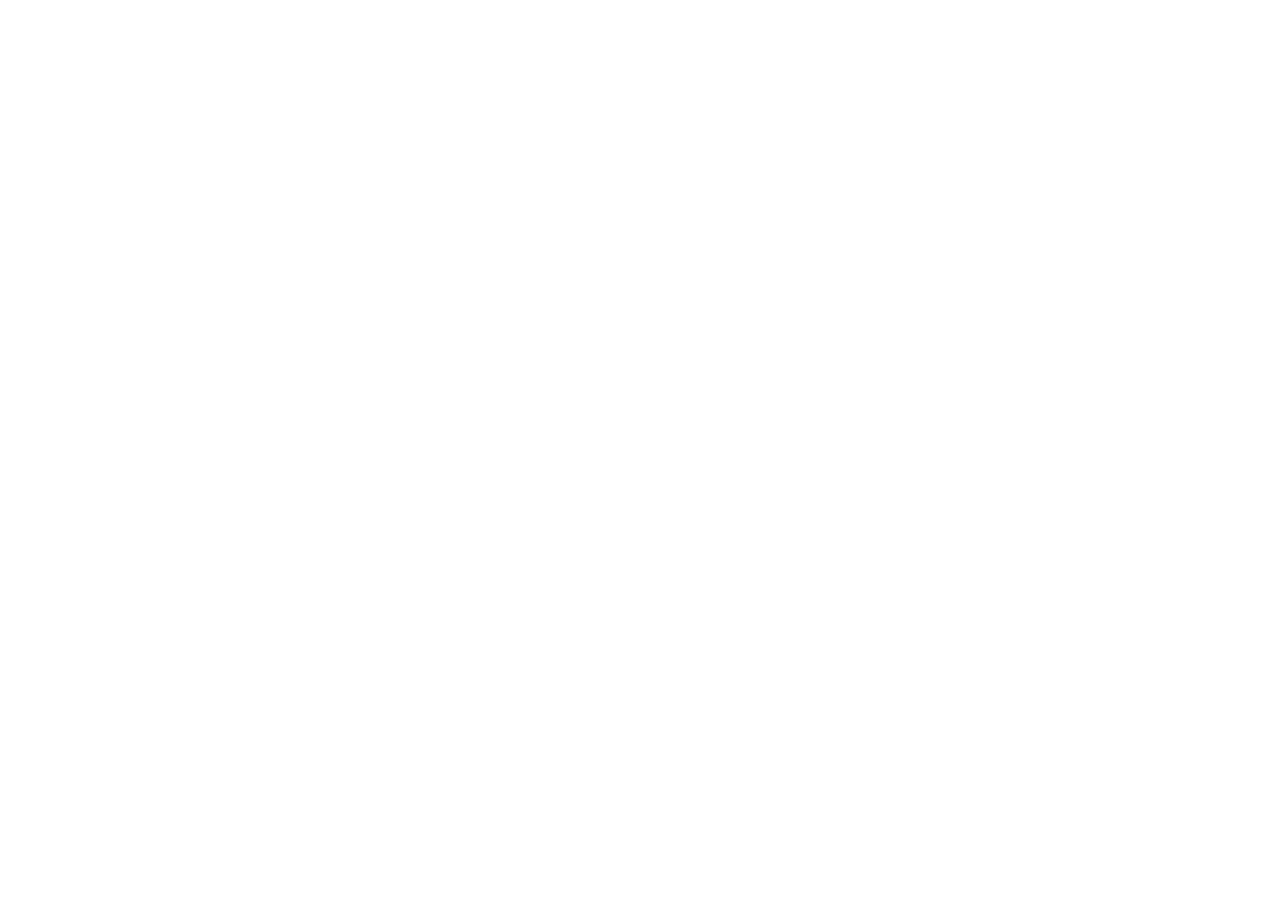
==== ex004.html @ 82a4e652 "Create ex004.html" ====
<!DOCTYPE html>
<html lang="en">
<head>
    <meta charset="UTF-8">
    <meta http-equiv="X-UA-Compatible" content="IE=edge">
    <meta name="viewport" content="width=device-width, initial-scale=1.0">
    <title>Document</title>
    <style>
        body {
            font:  normal 20pt Arial;
        }
    </style>
</head>
<body>

    <script>
        var nome = window.prompt('Qual e o seu nome? ')
        document.writeln(`Ola, <strong>${nome}</strong> seu nome tem ${nome.length} letras.<br>`)
        document.writeln(`Seu nome em maiusculas e <strong>${nome.toUpperCase()}</strong><br>`)
        document.writeln(`Seu nome em minusculas e <strong>${nome.toLowerCase()}</strong>`)
    </script>
</body>
</html>
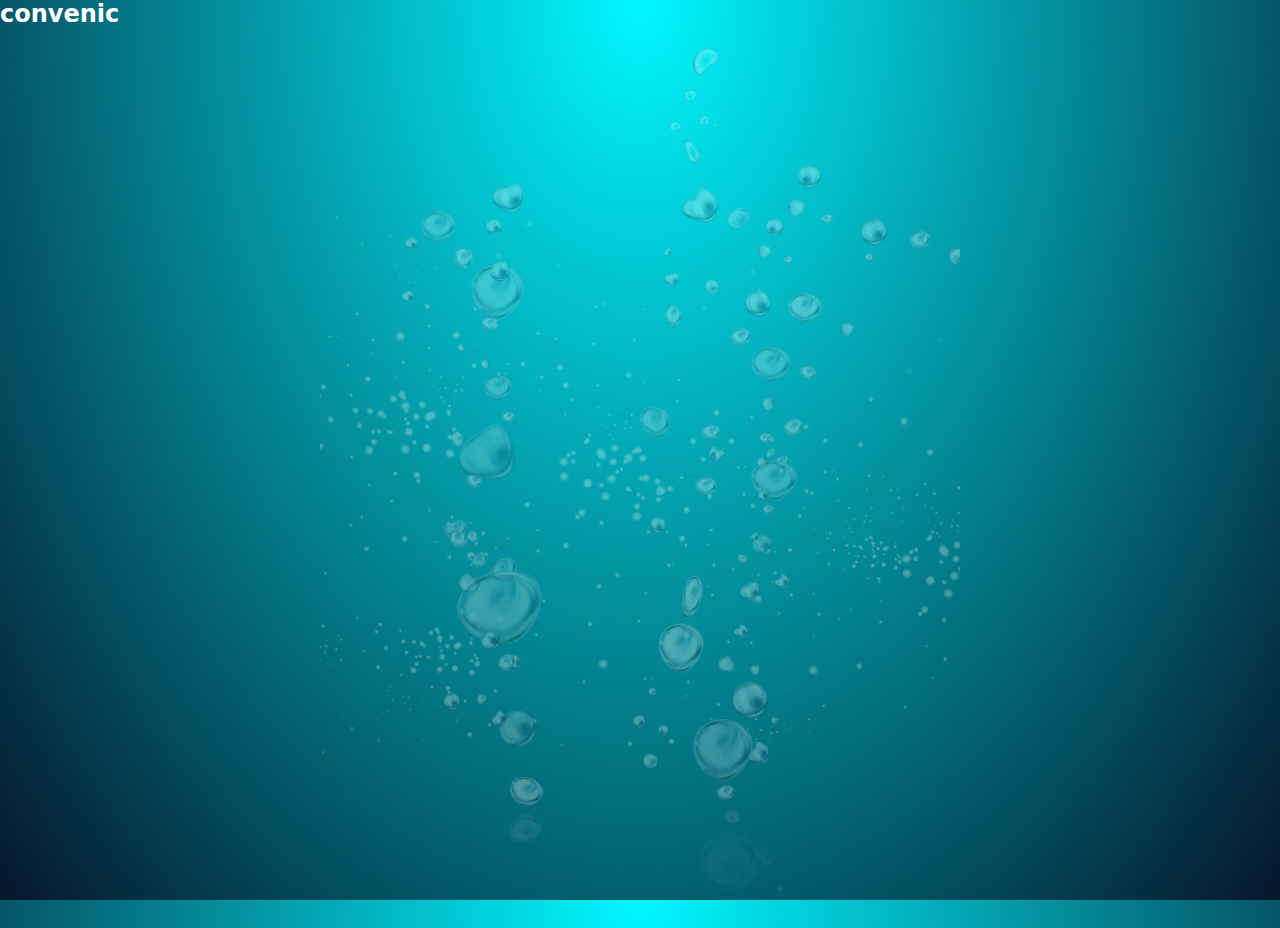
==== commit dbee37fd: "treinando html/css" ====
--- a/ex004.html
+++ b/ex004.html
@@ -1,23 +1,69 @@
 <!DOCTYPE html>
 <html lang="en">
+
 <head>
     <meta charset="UTF-8">
     <meta http-equiv="X-UA-Compatible" content="IE=edge">
     <meta name="viewport" content="width=device-width, initial-scale=1.0">
     <title>Document</title>
     <style>
+        * {
+            margin: 0px;
+            padding: 0px;
+        }
+
         body {
-            font:  normal 20pt Arial;
+            font-weight: bold;
+            background-color: #071129;
+            color: whitesmoke;
+            font-family: system-ui, -apple-system, BlinkMacSystemFont, 'Segoe UI', Roboto, Oxygen, Ubuntu, Cantarell, 'Open Sans', 'Helvetica Neue', sans-serif;
         }
+
+        h2 {
+            color: white;
+        }
+
+        .gradiente_back {
+
+            width: 100vw;
+            height: 100vh;
+            margin: 0 auto;
+            /* background-image: radial-gradient(farthest-side at 50% 0px,  #00ebf3, #022030); */
+            background-image: radial-gradient(ellipse at top, #02f7ff, transparent), radial-gradient(ellipse at bottom, #022030, transparent);
+        }
+
+        #bubles {
+            display: block;
+            position: relative;
+            top: 50%;
+            left: 50%;
+            transform: translate(-50%, -50%);
+            height: 100%;
+            width: 50vw;
+            background-image: url(bubles_2.png);
+            background-position: center bottom;
+            background-repeat: no-repeat;
+            background-size: cover;
+            opacity: 30%;
+        }
+
     </style>
 </head>
-<body>
 
-    <script>
+<body class="gradiente_back">
+    <h2>convenic</h2>
+    <div id="bubles">
+            
+    </div>
+    
+    
+
+    <!-- <script>
         var nome = window.prompt('Qual e o seu nome? ')
         document.writeln(`Ola, <strong>${nome}</strong> seu nome tem ${nome.length} letras.<br>`)
         document.writeln(`Seu nome em maiusculas e <strong>${nome.toUpperCase()}</strong><br>`)
         document.writeln(`Seu nome em minusculas e <strong>${nome.toLowerCase()}</strong>`)
-    </script>
+    </script> -->
 </body>
+
 </html>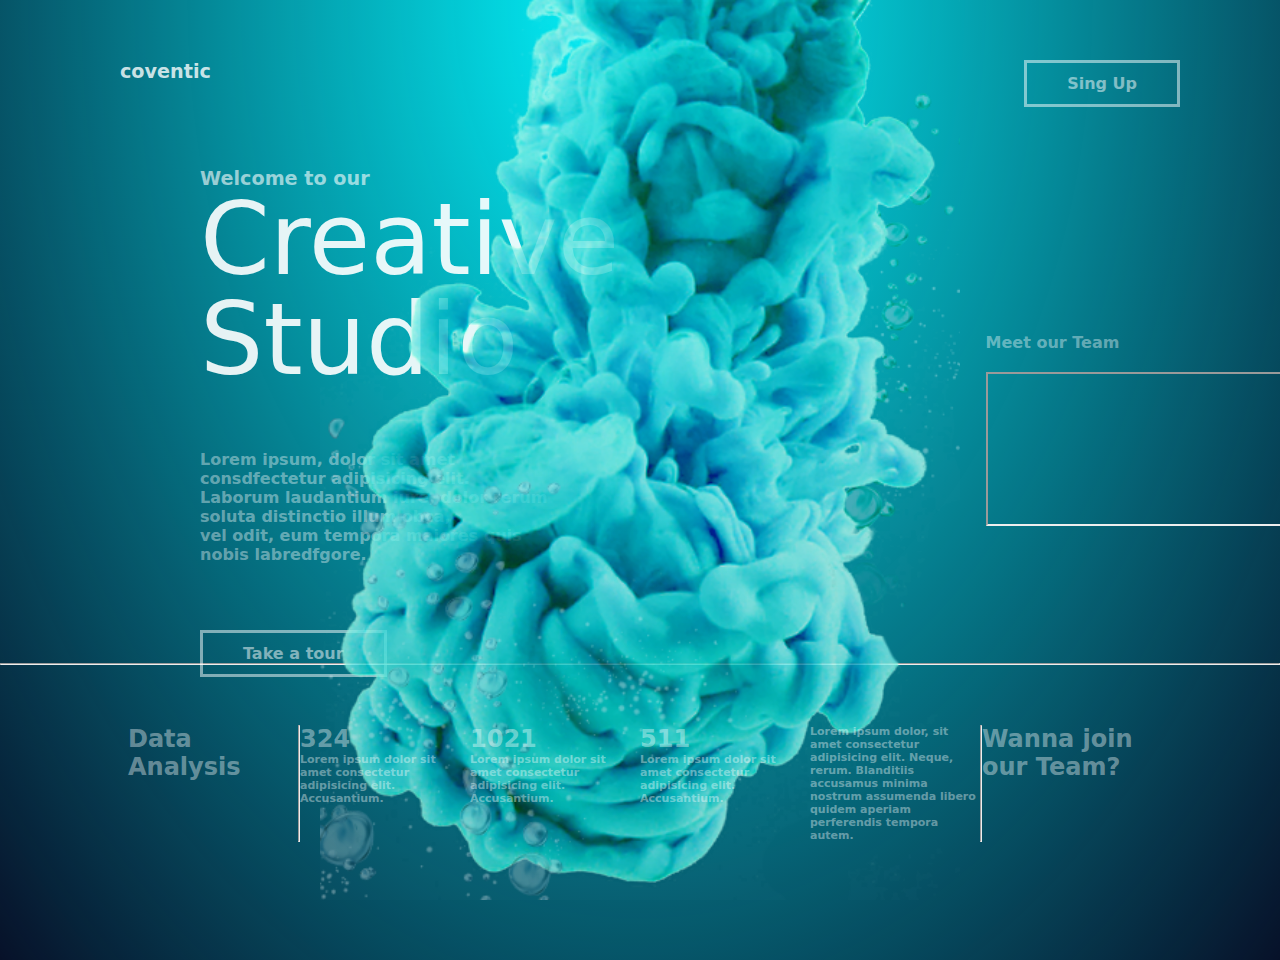
==== commit 3a16a602: "css avancado" ====
--- a/ex004.html
+++ b/ex004.html
@@ -15,46 +15,178 @@
         body {
             font-weight: bold;
             background-color: #071129;
-            color: whitesmoke;
-            font-family: system-ui, -apple-system, BlinkMacSystemFont, 'Segoe UI', Roboto, Oxygen, Ubuntu, Cantarell, 'Open Sans', 'Helvetica Neue', sans-serif;
-        }
-
-        h2 {
-            color: white;
+            color: rgba(255, 255, 255, 0.400);
+            font-family:system-ui, -apple-system, BlinkMacSystemFont, 'Segoe UI', Roboto, Oxygen, Ubuntu, Cantarell, 'Open Sans', 'Helvetica Neue', sans-serif;
         }
 
         .gradiente_back {
-
             width: 100vw;
             height: 100vh;
             margin: 0 auto;
             /* background-image: radial-gradient(farthest-side at 50% 0px,  #00ebf3, #022030); */
-            background-image: radial-gradient(ellipse at top, #02f7ff, transparent), radial-gradient(ellipse at bottom, #022030, transparent);
-        }
-
-        #bubles {
-            display: block;
-            position: relative;
+            background-image: radial-gradient(ellipse at top, #02f7ff, transparent);
+        }
+
+        #bubles { 
+            position: absolute;
             top: 50%;
             left: 50%;
             transform: translate(-50%, -50%);
             height: 100%;
-            width: 50vw;
-            background-image: url(bubles_2.png);
+            width: 50%;
+            background-image: url(waterink_buble.png);
             background-position: center bottom;
             background-repeat: no-repeat;
             background-size: cover;
-            opacity: 30%;
-        }
+            opacity: 80%;
+        }
+
+        a:-webkit-any-link {
+            text-decoration: none;
+            color: rgba(255, 255, 255, 0.500);
+        }
+
+        .btn {
+            padding: 11px 40px;
+            border: 3px solid rgba(255, 255, 255, 0.500);
+        }
+
+        #logo {
+            font-size: larger;
+            color: rgba(255, 255, 255, 0.800);
+            margin-left: 20px;
+        }
+
+        nav {
+            display: flex;
+            justify-content: space-between;
+            margin: 60px 100px;
+        }
+
+        #left {
+            margin-left: 200px;
+        }
+
+        section#left > h4 {
+            font-size: larger;
+            color: rgba(255, 255, 255, 0.600);
+        }
+
+        section#left > h1 {
+            font-weight: 500;
+            font-size: 100px;
+            line-height: 1em;
+            color: rgba(255, 255, 255, 0.900);
+            
+        }
+
+        section#left > p {
+            display: block;
+            margin-top: 60px;
+            margin-bottom: 80px;
+            width: 350px;
+        }
+
+        section#right {
+            position: absolute;
+            top: 37%;
+            left: 77%;
+        }
+
+        section#right > h4 {
+            margin-bottom: 20px;
+        }
+
+        footer {
+            display: flex;
+            position: relative;
+            margin: 60px auto;
+            width: 80%;
+            justify-content: space-between;
+        }
+
+        footer > div {
+            display: block;
+            width: 300px;
+        }
+
+        footer > div > p {
+            font-size: 11px;
+        }
+        
 
     </style>
 </head>
 
 <body class="gradiente_back">
-    <h2>convenic</h2>
-    <div id="bubles">
-            
-    </div>
+    <div id="bubles"></div>
+    <header>
+        <nav>
+            <a href="#" id="logo">coventic</a>
+            <a href="#" class="btn" id="singup">Sing Up</a>
+        </nav>
+    </header>
+    <main>
+        <article>
+
+            <section id="left">
+                <h4>Welcome to our</h4>
+                <h1>Creative <br> Studio</h1>
+                <p>
+                    Lorem ipsum, dolor sit amet consdfectetur adipisicing elit. Laborum laudantium  iure, dolor rerum soluta distinctio illum obca, <br> vel odit, eum tempora maiores quis nobis labredfgore.
+                </p>
+                <a href="#" class="btn" id="take_our_tour">Take a tour</a>
+            </section>
+
+            <section id="right">
+                <h4>Meet our Team</h4>
+                <iframe src="" frameborder="1"></iframe>
+            </section>
+
+            <aside>
+            </aside>
+
+        </article>
+
+    </main>
+
+    <hr>
+
+    <footer>
+
+        <div class="footer_title">
+            <h2>Data <br> Analysis</h2>
+        </div>
+
+        <hr>
+
+        <div>
+            <h2>324</h2>
+            <p>Lorem ipsum dolor sit amet consectetur adipisicing elit. Accusantium.</p>
+        </div>
+        <div>
+            <h2>1021</h2>
+            <p>Lorem ipsum dolor sit amet consectetur adipisicing elit. Accusantium.</p>
+        </div>
+        <div>
+            <h2>511</h2>
+            <p>Lorem ipsum dolor sit amet consectetur adipisicing elit. Accusantium.</p>
+        </div>
+        <div>
+            <p>
+                Lorem ipsum dolor, sit amet consectetur adipisicing elit. Neque, rerum. Blanditiis accusamus minima nostrum assumenda libero quidem aperiam perferendis tempora autem.
+            </p>
+        </div>
+
+        <hr>
+
+        <div>
+            <h2>Wanna join <br> our Team?</h2>
+        </div>
+    </footer>
+    
+    
+    
     
     
 
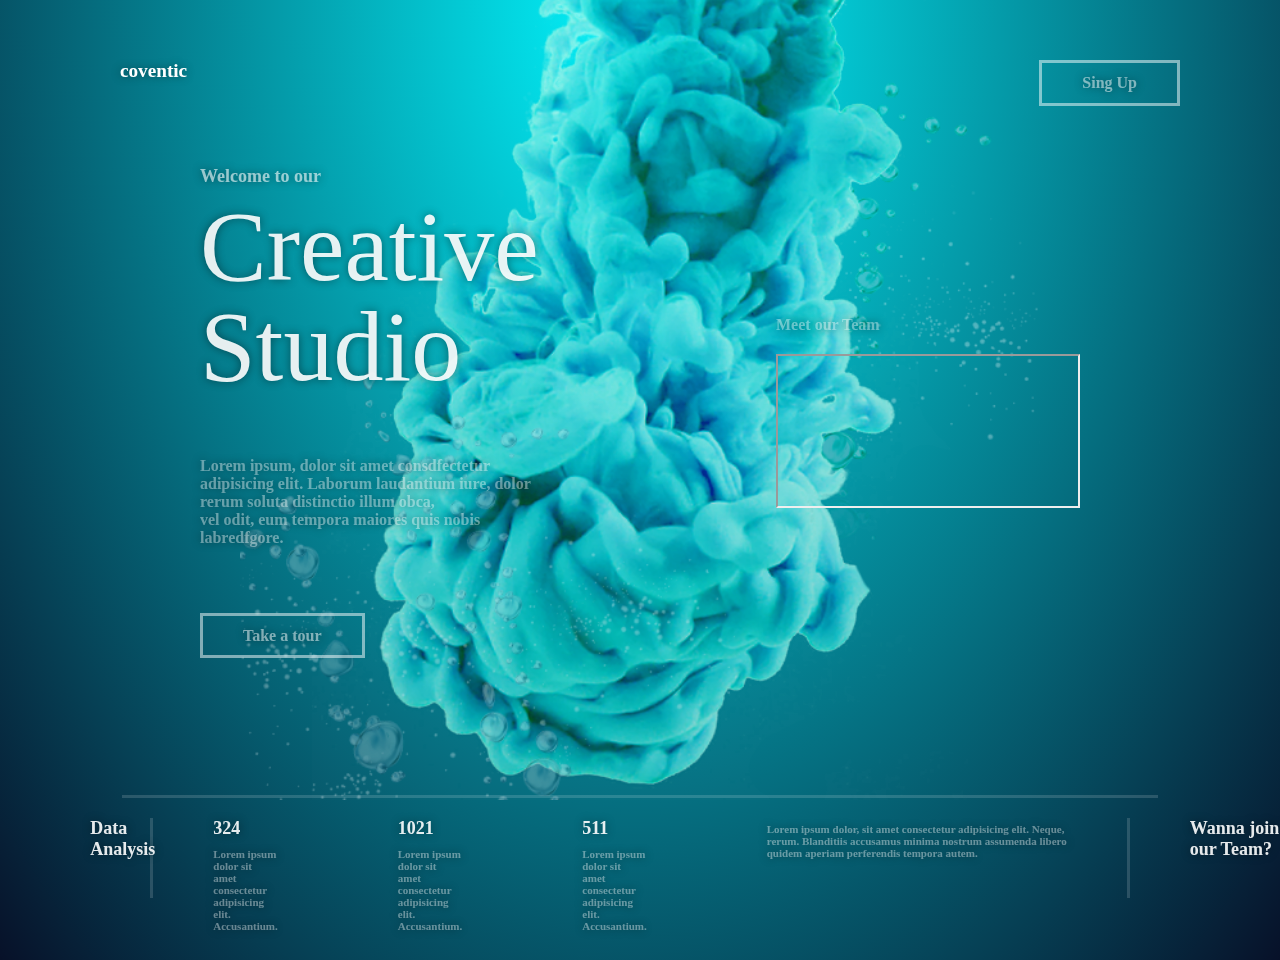
==== commit 792de25b: "Update ex004.html" ====
--- a/ex004.html
+++ b/ex004.html
@@ -7,16 +7,29 @@
     <meta name="viewport" content="width=device-width, initial-scale=1.0">
     <title>Document</title>
     <style>
+        @charset "UTF-8";
+
         * {
             margin: 0px;
             padding: 0px;
         }
 
+        @font-face {
+            font-family: Euclid;
+            src: url(Euclid-Circular-A-Regular.otf);
+        }
+
         body {
+            height: 100vh;
+            width: 100vw;
             font-weight: bold;
             background-color: #071129;
             color: rgba(255, 255, 255, 0.400);
-            font-family:system-ui, -apple-system, BlinkMacSystemFont, 'Segoe UI', Roboto, Oxygen, Ubuntu, Cantarell, 'Open Sans', 'Helvetica Neue', sans-serif;
+            font-family: Euclid;
+        }
+
+        h1, h2, h3, h4, p, a, iframe {
+            text-shadow: 0px 0px 10px rgba(0, 0, 0, 0.450);
         }
 
         .gradiente_back {
@@ -25,20 +38,39 @@
             margin: 0 auto;
             /* background-image: radial-gradient(farthest-side at 50% 0px,  #00ebf3, #022030); */
             background-image: radial-gradient(ellipse at top, #02f7ff, transparent);
+            
         }
 
         #bubles { 
-            position: absolute;
-            top: 50%;
+            position: fixed;
+            top: 400px;
             left: 50%;
             transform: translate(-50%, -50%);
-            height: 100%;
-            width: 50%;
+            height: 800px;
+            width: 800px;
+            /* max-width: 1000px;
+            max-height: 1000px; */
             background-image: url(waterink_buble.png);
-            background-position: center bottom;
+            background-position: center top;
             background-repeat: no-repeat;
             background-size: cover;
-            opacity: 80%;
+            opacity: 75%;
+            z-index: -1;
+        }
+
+        main {
+            padding: 0px 200px;
+            min-width: 300px;
+            max-width: 1400px;
+            /* background-color: red; */
+            margin: 0 auto;
+            
+        }
+
+        article.content_flex {
+            display: flex;
+            justify-content: space-between;
+            flex-wrap: wrap;
         }
 
         a:-webkit-any-link {
@@ -53,7 +85,7 @@
 
         #logo {
             font-size: larger;
-            color: rgba(255, 255, 255, 0.800);
+            color: rgb(255, 255, 255);
             margin-left: 20px;
         }
 
@@ -63,13 +95,14 @@
             margin: 60px 100px;
         }
 
-        #left {
+        /* #left {
             margin-left: 200px;
-        }
+        } */
 
         section#left > h4 {
-            font-size: larger;
+            font-size: large;
             color: rgba(255, 255, 255, 0.600);
+            margin-bottom: 10px;
         }
 
         section#left > h1 {
@@ -88,30 +121,64 @@
         }
 
         section#right {
-            position: absolute;
+            margin-top: 150px;
+            /* position: absolute;
             top: 37%;
-            left: 77%;
+            left: 77%; */
         }
 
         section#right > h4 {
             margin-bottom: 20px;
         }
 
+        hr#top_footer {
+            max-width: 1400px;
+            min-width: 300px;
+            width: 81vw;
+            margin: 150px auto 20px;
+            height: 3px;
+            border: none;
+            background-color: rgba(255, 255, 255, 0.150);
+        }
+
         footer {
+            max-width: 1400px;
             display: flex;
-            position: relative;
-            margin: 60px auto;
-            width: 80%;
-            justify-content: space-between;
+            margin: auto;
+            width: 86.5vw;
+            justify-content: center;
         }
 
         footer > div {
             display: block;
+            width: 400px;
+            margin: 0 60px;
+        }
+
+        footer > div > p {
+            position: relative;
+            margin-top: 30px;
+            font-size: 11px;
+            
+        }
+
+        footer > div > p#footer_last_p {
             width: 300px;
-        }
-
-        footer > div > p {
-            font-size: 11px;
+            margin-top: 5px;
+        }
+
+        footer > hr {
+            height: 80px;
+            min-width: 3px;
+            max-width: 3px;
+            border: none;
+            background-color: rgba(255, 255, 255, 0.150);
+        }
+
+        footer > div > h2 {
+            position: absolute;
+            font-size: 18px;
+            color: rgba(255, 255, 255, 0.900);
         }
         
 
@@ -126,9 +193,9 @@
             <a href="#" class="btn" id="singup">Sing Up</a>
         </nav>
     </header>
+
     <main>
-        <article>
-
+        <article class="content_flex">
             <section id="left">
                 <h4>Welcome to our</h4>
                 <h1>Creative <br> Studio</h1>
@@ -142,15 +209,11 @@
                 <h4>Meet our Team</h4>
                 <iframe src="" frameborder="1"></iframe>
             </section>
-
-            <aside>
-            </aside>
-
         </article>
 
     </main>
 
-    <hr>
+    <hr id="top_footer">
 
     <footer>
 
@@ -173,14 +236,14 @@
             <p>Lorem ipsum dolor sit amet consectetur adipisicing elit. Accusantium.</p>
         </div>
         <div>
-            <p>
+            <p id="footer_last_p">
                 Lorem ipsum dolor, sit amet consectetur adipisicing elit. Neque, rerum. Blanditiis accusamus minima nostrum assumenda libero quidem aperiam perferendis tempora autem.
             </p>
         </div>
 
         <hr>
 
-        <div>
+        <div  class="footer_title">
             <h2>Wanna join <br> our Team?</h2>
         </div>
     </footer>
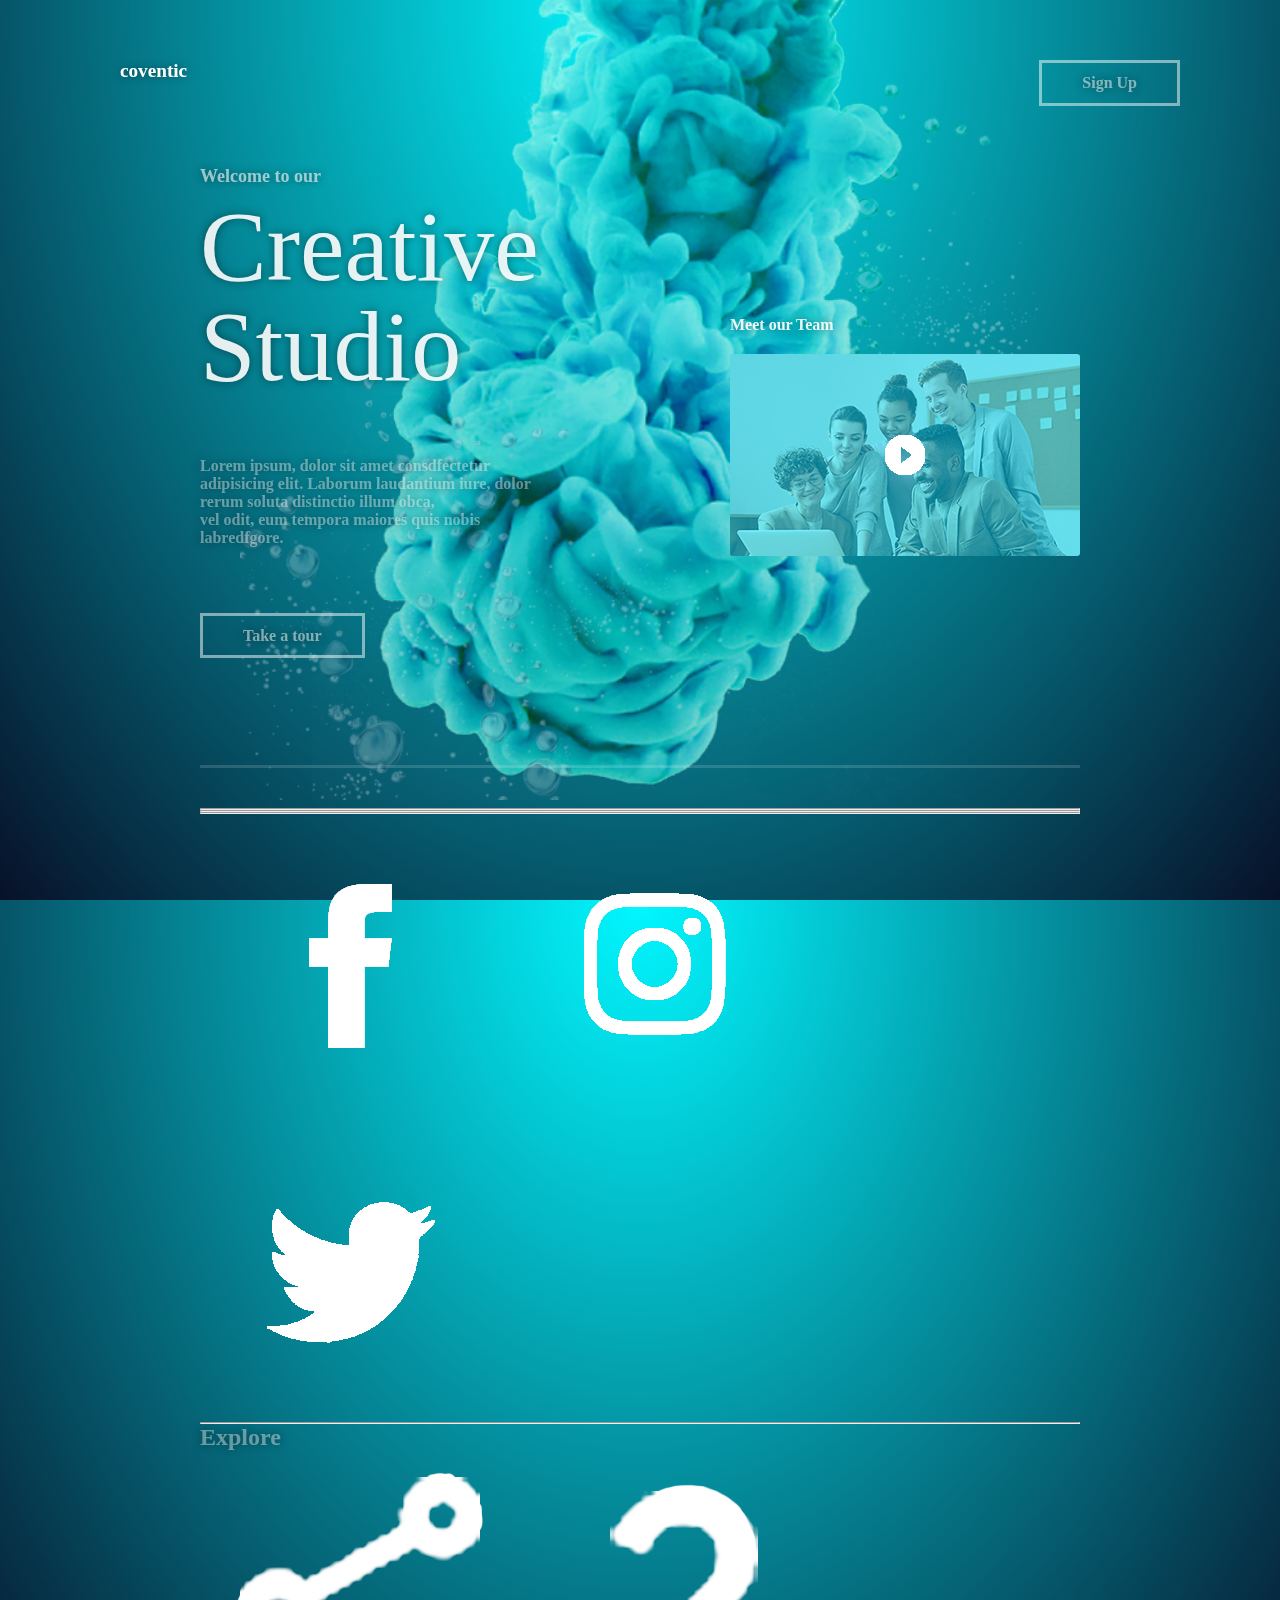
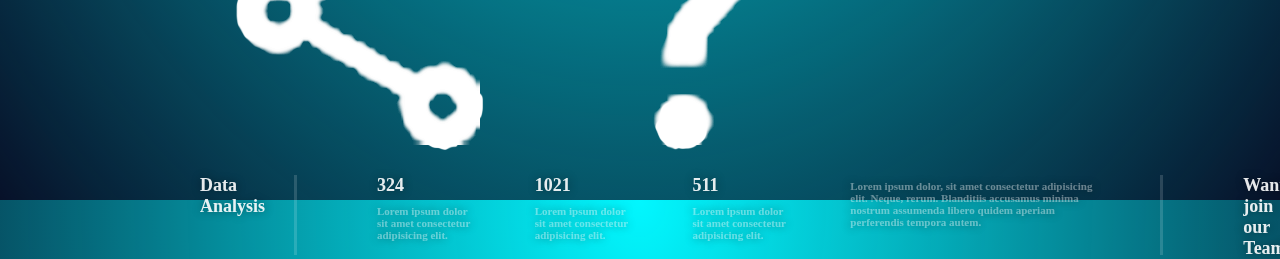
==== commit a5ebc971: "lots of work" ====
--- a/ex004.html
+++ b/ex004.html
@@ -5,7 +5,7 @@
     <meta charset="UTF-8">
     <meta http-equiv="X-UA-Compatible" content="IE=edge">
     <meta name="viewport" content="width=device-width, initial-scale=1.0">
-    <title>Document</title>
+    <title>Creative Studio</title>
     <style>
         @charset "UTF-8";
 
@@ -92,12 +92,15 @@
         nav {
             display: flex;
             justify-content: space-between;
-            margin: 60px 100px;
+            margin: 00px 100px;
+            padding-top: 60px;
+            padding-bottom: 60px;
         }
 
         /* #left {
             margin-left: 200px;
         } */
+
 
         section#left > h4 {
             font-size: large;
@@ -120,22 +123,31 @@
             width: 350px;
         }
 
+        iframe {
+            width: 350px;
+            height: 200px;
+            
+            opacity: 50%;
+        }
+
         section#right {
             margin-top: 150px;
-            /* position: absolute;
-            top: 37%;
-            left: 77%; */
         }
 
         section#right > h4 {
             margin-bottom: 20px;
+            color: rgba(255, 255, 255, 0.900);
+        }
+
+        section#right img {
+            border-radius: 3px;
         }
 
         hr#top_footer {
             max-width: 1400px;
             min-width: 300px;
             width: 81vw;
-            margin: 150px auto 20px;
+            margin: 120px auto 40px;
             height: 3px;
             border: none;
             background-color: rgba(255, 255, 255, 0.150);
@@ -144,31 +156,33 @@
         footer {
             max-width: 1400px;
             display: flex;
-            margin: auto;
+            padding: 0px 200px;
+            margin: 0 auto;
             width: 86.5vw;
             justify-content: center;
         }
 
         footer > div {
-            display: block;
             width: 400px;
-            margin: 0 60px;
+            margin: 0 30px 0px 0px;
         }
 
         footer > div > p {
-            position: relative;
+            /* position: relative; */
             margin-top: 30px;
+            margin-right: 30px;
             font-size: 11px;
             
         }
 
         footer > div > p#footer_last_p {
-            width: 300px;
+            width: 250px;
             margin-top: 5px;
         }
 
         footer > hr {
             height: 80px;
+            margin: 0px 80px 0px 0px;
             min-width: 3px;
             max-width: 3px;
             border: none;
@@ -179,6 +193,15 @@
             position: absolute;
             font-size: 18px;
             color: rgba(255, 255, 255, 0.900);
+        }
+
+        footer > div#footer_first_title {
+            width: 200px;
+        }
+
+        footer > div#footer_last_title {
+            margin-right: 0px;
+            width: 200px;
         }
         
 
@@ -190,7 +213,7 @@
     <header>
         <nav>
             <a href="#" id="logo">coventic</a>
-            <a href="#" class="btn" id="singup">Sing Up</a>
+            <a href="#" class="btn" id="signup">Sign Up</a>
         </nav>
     </header>
 
@@ -207,17 +230,30 @@
 
             <section id="right">
                 <h4>Meet our Team</h4>
-                <iframe src="" frameborder="1"></iframe>
+                <img src="equipe.png" alt="equipe">
             </section>
+            <hr id="top_footer">
         </article>
-
+        <section>
+            <div  id="side_bar">
+                <hr>
+                <hr>
+                <hr>
+                <a href="#" target="tela" rel="noopener"><img src="facebook.png" alt="Facebook"></a>
+                <a href="#" target="tela" rel="noopener"><img src="instagram.png" alt="Instagram"></a>
+                <a href="#" target="tela" rel="noopener"><img src="twitter.png" alt="Twitter"></a>
+                <hr>
+                <h2>Explore</h2>
+                <a href="#" target="tela" rel="noopener"><img src="share.png" alt="Instagram"></a>
+                <a href="#" target="tela" rel="noopener"><img src="question.png" alt="Twitter"></a>
+            </div>
+        </section>
     </main>
 
-    <hr id="top_footer">
+    
 
     <footer>
-
-        <div class="footer_title">
+        <div class="footer_title" id="footer_first_title">
             <h2>Data <br> Analysis</h2>
         </div>
 
@@ -225,15 +261,15 @@
 
         <div>
             <h2>324</h2>
-            <p>Lorem ipsum dolor sit amet consectetur adipisicing elit. Accusantium.</p>
+            <p>Lorem ipsum dolor sit amet consectetur adipisicing elit.</p>
         </div>
         <div>
             <h2>1021</h2>
-            <p>Lorem ipsum dolor sit amet consectetur adipisicing elit. Accusantium.</p>
+            <p>Lorem ipsum dolor sit amet consectetur adipisicing elit.</p>
         </div>
         <div>
             <h2>511</h2>
-            <p>Lorem ipsum dolor sit amet consectetur adipisicing elit. Accusantium.</p>
+            <p>Lorem ipsum dolor sit amet consectetur adipisicing elit.</p>
         </div>
         <div>
             <p id="footer_last_p">
@@ -243,7 +279,7 @@
 
         <hr>
 
-        <div  class="footer_title">
+        <div  class="footer_title" id="footer_last_title">
             <h2>Wanna join <br> our Team?</h2>
         </div>
     </footer>
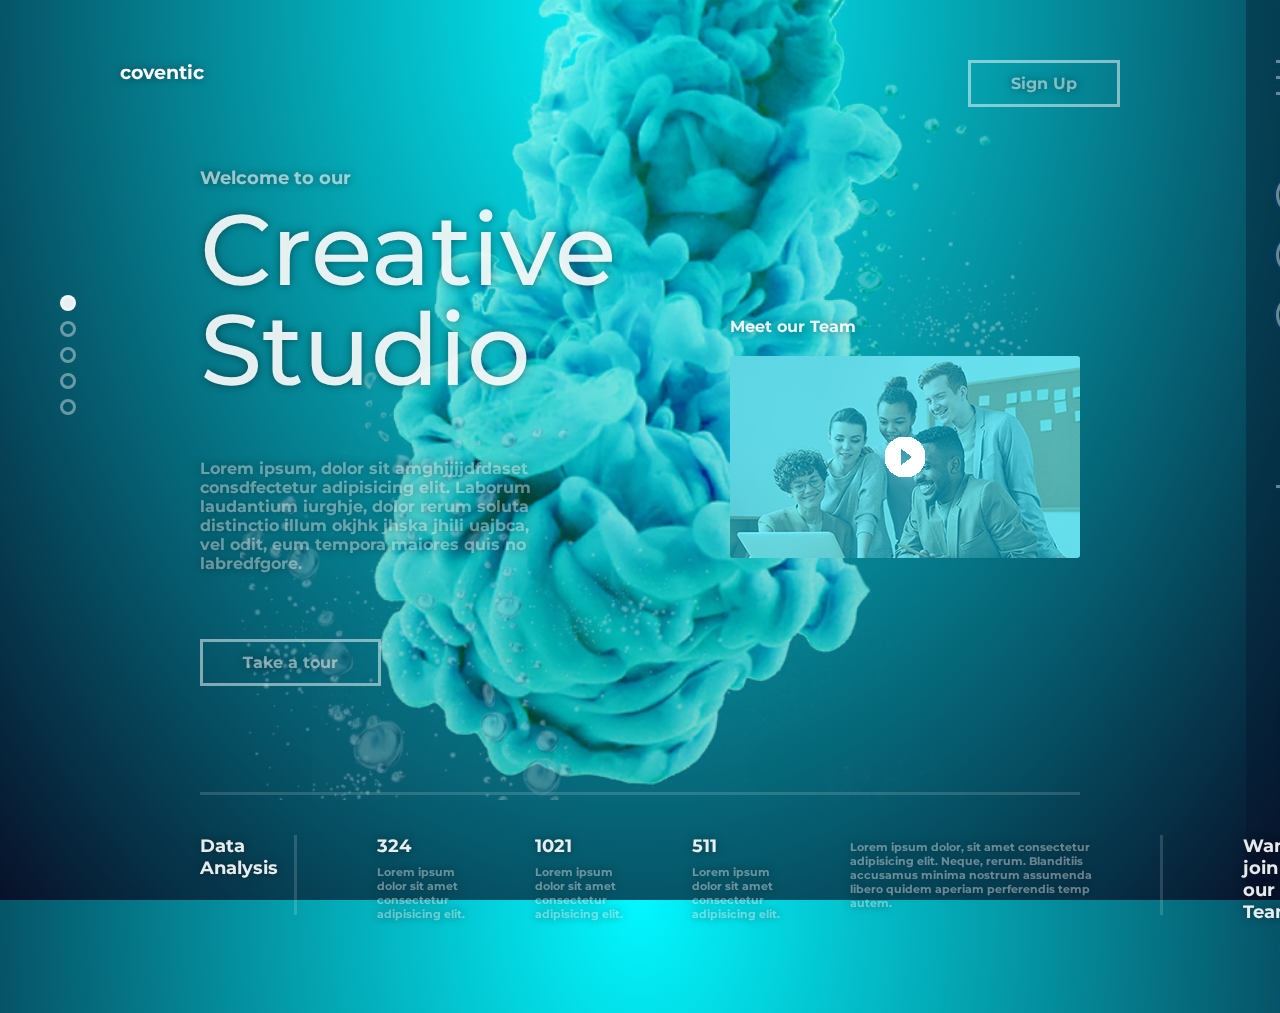
==== commit 32b3c99a: "Update ex004.html" ====
--- a/ex004.html
+++ b/ex004.html
@@ -6,6 +6,9 @@
     <meta http-equiv="X-UA-Compatible" content="IE=edge">
     <meta name="viewport" content="width=device-width, initial-scale=1.0">
     <title>Creative Studio</title>
+    <link rel="preconnect" href="https://fonts.googleapis.com">
+    <link rel="preconnect" href="https://fonts.gstatic.com" crossorigin>
+    <link href="https://fonts.googleapis.com/css2?family=Montserrat:wght@100;300;400;600&display=swap" rel="stylesheet">
     <style>
         @charset "UTF-8";
 
@@ -15,6 +18,7 @@
         }
 
         @font-face {
+            
             font-family: Euclid;
             src: url(Euclid-Circular-A-Regular.otf);
         }
@@ -25,7 +29,7 @@
             font-weight: bold;
             background-color: #071129;
             color: rgba(255, 255, 255, 0.400);
-            font-family: Euclid;
+            font-family: 'Montserrat', sans-serif;
         }
 
         h1, h2, h3, h4, p, a, iframe {
@@ -81,6 +85,7 @@
         .btn {
             padding: 11px 40px;
             border: 3px solid rgba(255, 255, 255, 0.500);
+            margin-right: 60px;
         }
 
         #logo {
@@ -203,7 +208,108 @@
             margin-right: 0px;
             width: 200px;
         }
+
+
+        div#side_bar_background {
+            background-color: #07112958;
+            position: absolute;
+            top: -60px;
+            width: 100px;
+            height: 100vh;
+            
+        }
+
+        section#side_bar {
+            
+            display: flex;
+            flex-flow: column;
+            position: absolute;
+            top: 60px;
+            left: 95vw;
+            margin-right: 0px;
+            margin-left: 30px;
+        }
+
+        section#side_bar hr {
+            display: block;
+            width: 40px;
+            height: 3px;
+            border: none;
+            margin: 13px auto;
+            box-shadow: 0px 0px 5px rgba(3, 98, 251, 0.287);
+            background-color: rgba(255, 255, 255, 0.400);
+        }
+
         
+
+        section#side_bar img {
+            display: block;
+            width: 40px;
+            margin: 20px auto;
+            border-style: solid;
+            border-color: rgba(255, 255, 255, 0.400);
+            border-radius: 50%;
+            box-shadow: 0px 0px 5px rgba(3, 98, 251, 0.287);
+            box-sizing: border-box;
+        }
+        section#side_bar img#share {
+            width: 30px;
+            padding: 4px;
+        }
+        section#side_bar img#question {
+            width: 30px;
+            padding: 4px;
+        }
+
+        section#side_bar h2 {
+            margin: 30px auto;
+            writing-mode: vertical-lr;
+            
+        }
+
+        #menu_hr {
+            margin-top: 60px;
+            margin-bottom: 80px;
+        }
+
+        #menu_hr hr:last-child {
+            width: 30px;
+            margin-left: 30px;
+        }
+
+        #redes_sociais {
+            margin-bottom: 150px;
+        }
+        
+        #bar_title {
+            margin-top: 200px;
+            margin-bottom: 150px;
+        }
+
+        .dot {
+            height: 10px;
+            width: 10px;
+            border-style: solid;
+            border-color: rgba(255, 255, 255, 0.4);
+            border-radius: 50%;
+            display: block;
+            margin: 0px 60px 10px;
+        }
+
+        span > img {
+            width: 35px;
+            margin: 20px 60px 10px 50px;
+            opacity: 30%;
+        }
+
+        #active {
+            background-color: rgba(255, 255, 255, 0.900);
+        }
+
+        #dot_arrows {
+            position: absolute;
+            margin-top: 10%;
+        }
 
     </style>
 </head>
@@ -215,6 +321,42 @@
             <a href="#" id="logo">coventic</a>
             <a href="#" class="btn" id="signup">Sign Up</a>
         </nav>
+
+        <section id="dot_arrows">
+            <span class="dot" id="active"></span>
+            <span class="dot"></span>
+            <span class="dot"></span>
+            <span class="dot"></span>
+            <span class="dot"></span>
+            <span><img src="arrow.png" alt=""></span>
+        </section>
+        
+        <section id="side_bar">
+            <div id="side_bar_background">
+                <div id="menu_hr">
+                    <hr>
+                    <hr>
+                    <hr>
+                </div>
+                <div id="redes_sociais">
+                    <a href="#" target="tela" rel="noopener"><img src="facebook.png" alt="Facebook"></a>
+                    <a href="#" target="tela" rel="noopener"><img src="instagram.png" alt="Instagram"></a>
+                    <a href="#" target="tela" rel="noopener"><img src="twitter.png" alt="Twitter"></a>
+                </div>
+                <div id="divisor">
+                    <hr>
+                </div>
+                <div id="bar_title">
+                    <h2>Explore</h2>
+                </div>
+                <div id="help_share">
+                    <a href="#" target="tela" rel="noopener"><img id="share" src="share.png" alt="Share"></a>
+                    <a href="#" target="tela" rel="noopener"><img id="question" src="question.png" alt="Question"></a>
+                </div>
+            </div>
+        </section>
+        
+        
     </header>
 
     <main>
@@ -223,7 +365,7 @@
                 <h4>Welcome to our</h4>
                 <h1>Creative <br> Studio</h1>
                 <p>
-                    Lorem ipsum, dolor sit amet consdfectetur adipisicing elit. Laborum laudantium  iure, dolor rerum soluta distinctio illum obca, <br> vel odit, eum tempora maiores quis nobis labredfgore.
+                    Lorem ipsum, dolor sit amghjjjjdfdaset consdfectetur adipisicing elit. Laborum laudantium  iurghje, dolor rerum soluta distinctio illum okjhk jhska jhili uajbca, <br> vel odit, eum tempora maiores quis no labredfgore.
                 </p>
                 <a href="#" class="btn" id="take_our_tour">Take a tour</a>
             </section>
@@ -232,22 +374,10 @@
                 <h4>Meet our Team</h4>
                 <img src="equipe.png" alt="equipe">
             </section>
+
             <hr id="top_footer">
         </article>
-        <section>
-            <div  id="side_bar">
-                <hr>
-                <hr>
-                <hr>
-                <a href="#" target="tela" rel="noopener"><img src="facebook.png" alt="Facebook"></a>
-                <a href="#" target="tela" rel="noopener"><img src="instagram.png" alt="Instagram"></a>
-                <a href="#" target="tela" rel="noopener"><img src="twitter.png" alt="Twitter"></a>
-                <hr>
-                <h2>Explore</h2>
-                <a href="#" target="tela" rel="noopener"><img src="share.png" alt="Instagram"></a>
-                <a href="#" target="tela" rel="noopener"><img src="question.png" alt="Twitter"></a>
-            </div>
-        </section>
+
     </main>
 
     
@@ -273,7 +403,7 @@
         </div>
         <div>
             <p id="footer_last_p">
-                Lorem ipsum dolor, sit amet consectetur adipisicing elit. Neque, rerum. Blanditiis accusamus minima nostrum assumenda libero quidem aperiam perferendis tempora autem.
+                Lorem ipsum dolor, sit amet consectetur adipisicing elit. Neque, rerum. Blanditiis accusamus minima nostrum assumenda libero quidem aperiam perferendis temp autem.
             </p>
         </div>
 
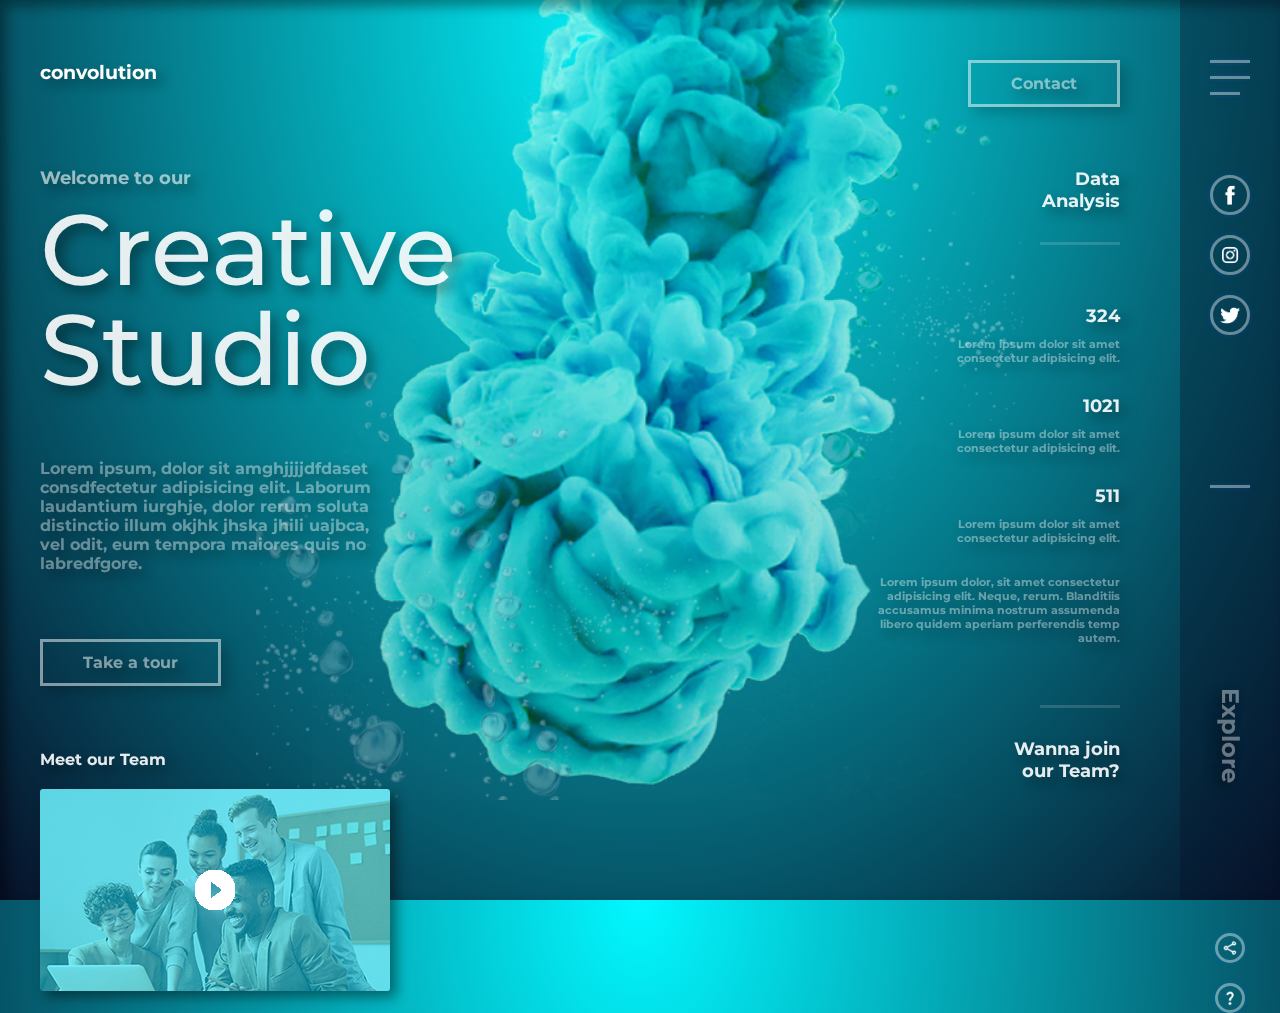
==== commit bf9d74e1: "Update ex004.html" ====
--- a/ex004.html
+++ b/ex004.html
@@ -24,7 +24,8 @@
         }
 
         body {
-            height: 100vh;
+            box-shadow: inset 6px 6px 13px 0px rgba(0, 0, 0, 0.391);
+            min-height: 100vh;
             width: 100vw;
             font-weight: bold;
             background-color: #071129;
@@ -32,8 +33,8 @@
             font-family: 'Montserrat', sans-serif;
         }
 
-        h1, h2, h3, h4, p, a, iframe {
-            text-shadow: 0px 0px 10px rgba(0, 0, 0, 0.450);
+        h1, h2, h3, h4, p, a {
+            text-shadow: 6px 6px 13px  rgba(0, 0, 0, 0.450);
         }
 
         .gradiente_back {
@@ -85,6 +86,7 @@
         .btn {
             padding: 11px 40px;
             border: 3px solid rgba(255, 255, 255, 0.500);
+            box-shadow: 6px 6px 13px  rgba(0, 0, 0, 0.200);
             margin-right: 60px;
         }
 
@@ -97,7 +99,7 @@
         nav {
             display: flex;
             justify-content: space-between;
-            margin: 00px 100px;
+            margin: 0px 100px;
             padding-top: 60px;
             padding-bottom: 60px;
         }
@@ -146,6 +148,7 @@
 
         section#right img {
             border-radius: 3px;
+            box-shadow: 6px 6px 13px  rgba(0, 0, 0, 0.450);
         }
 
         hr#top_footer {
@@ -159,9 +162,12 @@
         }
 
         footer {
+            position: sticky;
+            top: 100%;
+            bottom: 0px;
             max-width: 1400px;
             display: flex;
-            padding: 0px 200px;
+            padding: 0px 200px 40px;
             margin: 0 auto;
             width: 86.5vw;
             justify-content: center;
@@ -225,7 +231,7 @@
             flex-flow: column;
             position: absolute;
             top: 60px;
-            left: 95vw;
+            right: 100px;
             margin-right: 0px;
             margin-left: 30px;
         }
@@ -311,6 +317,89 @@
             margin-top: 10%;
         }
 
+        @media screen and (min-width: 768px) and (max-width: 1800px)  {
+            
+            main {
+                padding-left: 40px;
+            }
+            
+            #bubles {
+                width: 768px;
+                /* opacity: 30%; */
+            }
+            #logo{
+                position: relative;
+                left: -80px;
+            }
+
+            section#dot_arrows {
+                display: none;
+            }
+            section#right {
+                position: absolute;
+                top: 600px;
+            }
+            hr#top_footer {
+                display: none;
+            }
+            footer {
+                position: absolute;
+                top: 60px;
+                right: 0px;
+                display: flex;
+                flex-direction: column;
+                align-items: end;
+                text-align: end;
+                padding-right: 130px;
+            }
+
+            footer > div {
+                width: 200px;
+                margin: 0 30px 0px 0px;
+            }
+
+            footer > div > p {
+                position: relative;
+                margin-top: 10px;
+                margin-right: 0px;
+                font-size: 11px;
+                
+            }
+
+            footer > div > p#footer_last_p {
+                width: 250px;
+                margin-top: 30px;
+                margin-bottom: 30px;
+                right: 50px;
+            }
+
+            footer > hr {
+                height: 3px;
+                margin: 30px 30px 30px 0px;
+                min-width: 80px;
+                max-width: 80px;
+                border: none;
+                background-color: rgba(255, 255, 255, 0.150);
+            }
+
+            footer > div > h2 {
+                position: relative;
+                margin-top: 30px;
+                font-size: 18px;
+                color: rgba(255, 255, 255, 0.900);
+            }
+
+            footer > div#footer_first_title {
+                width: 200px;
+            }
+
+            footer > div#footer_last_title {
+                margin-right: 30px;
+                width: 200px;
+                margin-top: -30px;
+            } 
+        }
+
     </style>
 </head>
 
@@ -318,8 +407,8 @@
     <div id="bubles"></div>
     <header>
         <nav>
-            <a href="#" id="logo">coventic</a>
-            <a href="#" class="btn" id="signup">Sign Up</a>
+            <a href="#" id="logo">convolution</a>
+            <a href="#" class="btn" id="signup">Contact</a>
         </nav>
 
         <section id="dot_arrows">
